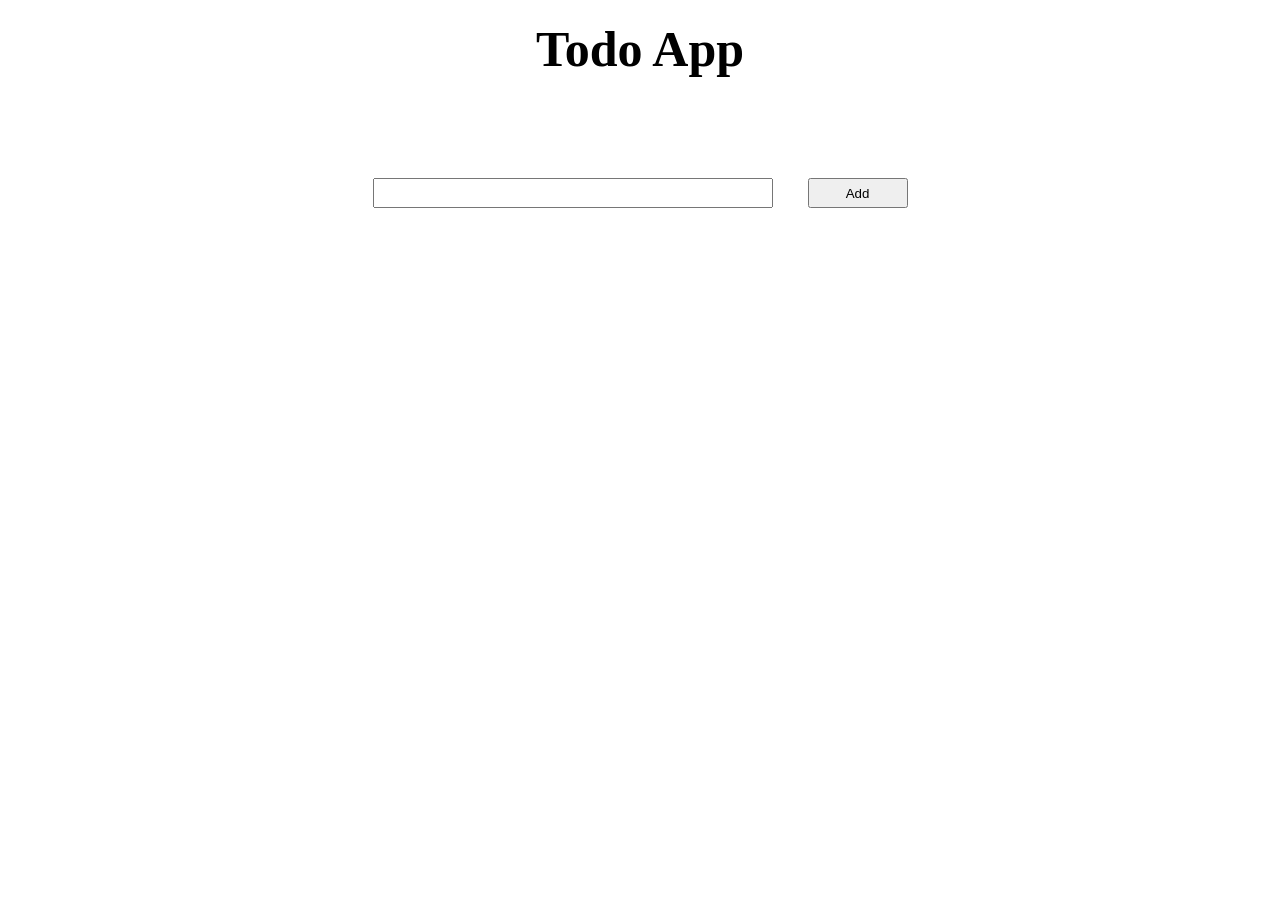
==== index.html @ f42d83fd "Ok" ====
<!DOCTYPE html>
<html lang="en">

<head>
    <meta charset="UTF-8">
    <meta name="viewport" content="width=device-width, initial-scale=1.0">
    <title>Todo App</title>
    <link rel="stylesheet" href="style.css">
</head>

<body>
    <h1>Todo App</h1>
    <div id="todo-app">
        <input type="text" id="text">
        <button id="add">Add</button>
    </div>
    <div id="todo-items">
        <ul id="list"></ul>
    </div>
    <script src="app.js"></script>
</body>

</html>
---- style.css ----
*{
    margin: 0;
    padding: 0;
    box-sizing: border-box;
}

body{
    background-color: white;
}

h1{
    text-align: center;
    font-size: 50px;
    margin: 20px 0;
}

#todo-app, #todo-items{
    display: flex;
    align-items: center;
    justify-content: center;
    gap: 15px;
    margin-top: 100px;
}

#text{
    width: 400px;
    height: 30px;
}

button{
    width: 100px;
    height: 30px;
    margin-left: 20px;
}

#todo-items{
    margin-top: 50px;
}

li{
    margin: 10px 0;
}
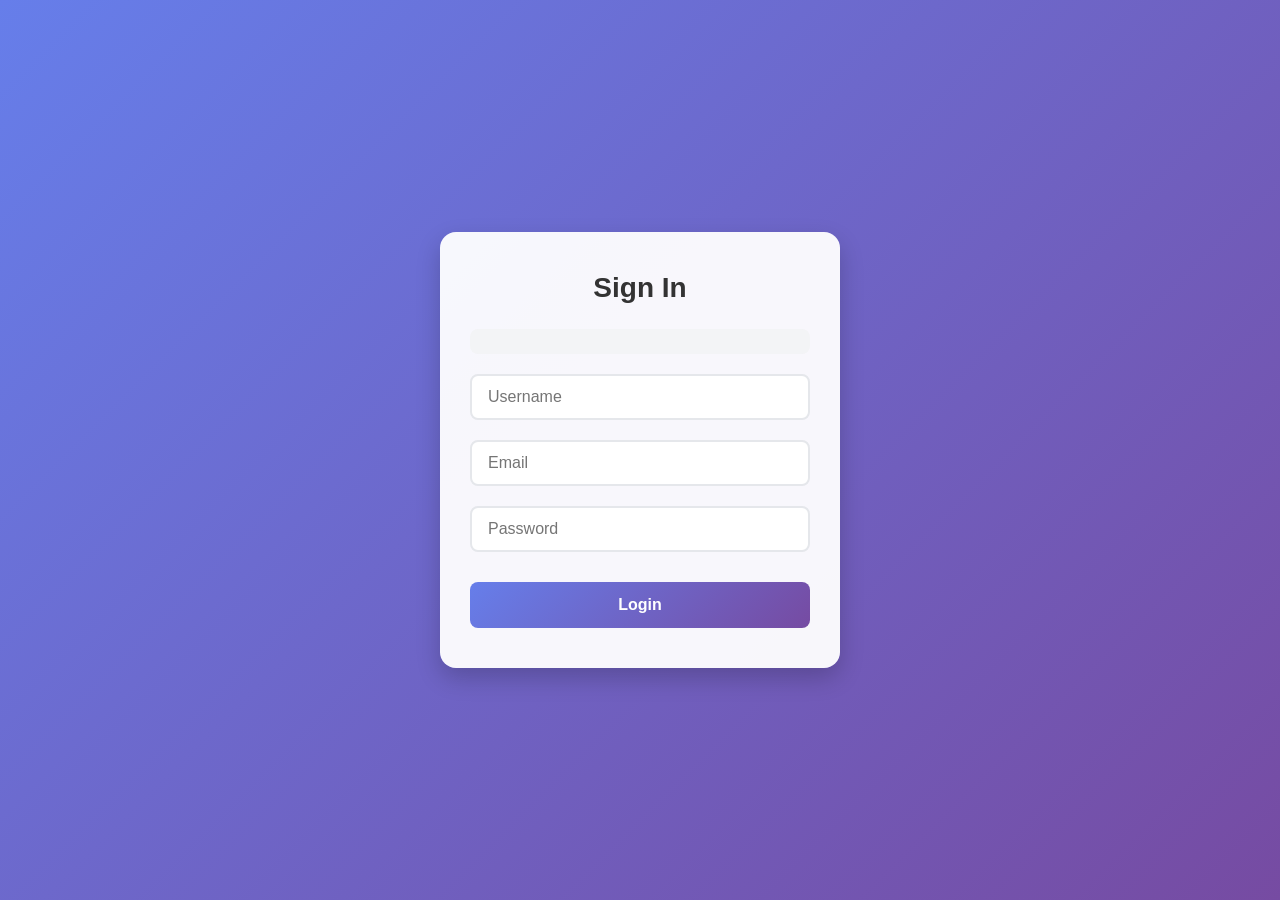
==== commit 9611439e: "Ok" ====
--- a/index.html
+++ b/index.html
@@ -4,19 +4,38 @@
 <head>
     <meta charset="UTF-8">
     <meta name="viewport" content="width=device-width, initial-scale=1.0">
-    <title>Todo App</title>
+    <title>Welcome - Todo App</title>
+    <!-- CSS File Link ki hai yahan -->
     <link rel="stylesheet" href="style.css">
 </head>
 
 <body>
-    <h1>Todo App</h1>
-    <div id="todo-app">
-        <input type="text" id="text">
-        <button id="add">Add</button>
+
+    <div class="container">
+        <h2>Sign In</h2>
+
+        <!-- Data display tags ko ek alag box mein rakh diya hai -->
+        <div class="user-info">
+            <h4 id="showusername"></h4>
+            <h4 id="showemail"></h4>
+            <h4 id="showpassword"></h4>
+        </div>
+
+        <div class="input-group">
+            <input type="text" id="username" placeholder="Username">
+        </div>
+
+        <div class="input-group">
+            <input type="email" placeholder="Email" id="email">
+        </div>
+
+        <div class="input-group">
+            <input type="password" placeholder="Password" id="password">
+        </div>
+
+        <button onclick="SetItem()" id="btn">Login</button>
     </div>
-    <div id="todo-items">
-        <ul id="list"></ul>
-    </div>
+
     <script src="app.js"></script>
 </body>
 
--- a/style.css
+++ b/style.css
@@ -1,42 +1,97 @@
-*{
+* {
     margin: 0;
     padding: 0;
     box-sizing: border-box;
+    font-family: 'Segoe UI', Tahoma, Geneva, Verdana, sans-serif;
 }
 
-body{
-    background-color: white;
+body {
+    background: linear-gradient(135deg, #667eea 0%, #764ba2 100%);
+    min-height: 100vh;
+    display: flex;
+    justify-content: center;
+    align-items: center;
+    padding: 20px;
 }
 
-h1{
+.container {
+    background: rgba(255, 255, 255, 0.95);
+    padding: 40px 30px;
+    border-radius: 16px;
+    box-shadow: 0 10px 25px rgba(0, 0, 0, 0.2);
+    width: 100%;
+    max-width: 400px;
     text-align: center;
-    font-size: 50px;
-    margin: 20px 0;
 }
 
-#todo-app, #todo-items{
-    display: flex;
-    align-items: center;
-    justify-content: center;
-    gap: 15px;
-    margin-top: 100px;
+h2 {
+    color: #333;
+    margin-bottom: 25px;
+    font-size: 28px;
+    font-weight: 600;
 }
 
-#text{
-    width: 400px;
-    height: 30px;
+.user-info {
+    background: #f3f4f6;
+    padding: 10px;
+    border-radius: 8px;
+    margin-bottom: 20px;
+    text-align: left;
+    font-size: 14px;
+    color: #555;
 }
 
-button{
-    width: 100px;
-    height: 30px;
-    margin-left: 20px;
+.user-info h4 {
+    margin-bottom: 5px;
+    word-break: break-all;
 }
 
-#todo-items{
-    margin-top: 50px;
+.input-group {
+    margin-bottom: 20px;
+    text-align: left;
 }
 
-li{
-    margin: 10px 0;
-}+.input-group label {
+    display: block;
+    margin-bottom: 6px;
+    color: #666;
+    font-size: 14px;
+    font-weight: 500;
+}
+
+input {
+    width: 100%;
+    padding: 12px 16px;
+    border: 2px solid #e5e7eb;
+    border-radius: 8px;
+    outline: none;
+    font-size: 16px;
+    transition: all 0.3s ease;
+}
+
+input:focus {
+    border-color: #667eea;
+    box-shadow: 0 0 0 3px rgba(102, 126, 234, 0.15);
+}
+
+button {
+    width: 100%;
+    padding: 14px;
+    background: linear-gradient(135deg, #667eea 0%, #764ba2 100%);
+    color: white;
+    border: none;
+    border-radius: 8px;
+    font-size: 16px;
+    font-weight: 600;
+    cursor: pointer;
+    transition: transform 0.1s ease, box-shadow 0.3s ease;
+    margin-top: 10px;
+}
+
+button:hover {
+    box-shadow: 0 5px 15px rgba(118, 75, 162, 0.4);
+}
+
+button:active {
+    transform: scale(0.98);
+}
